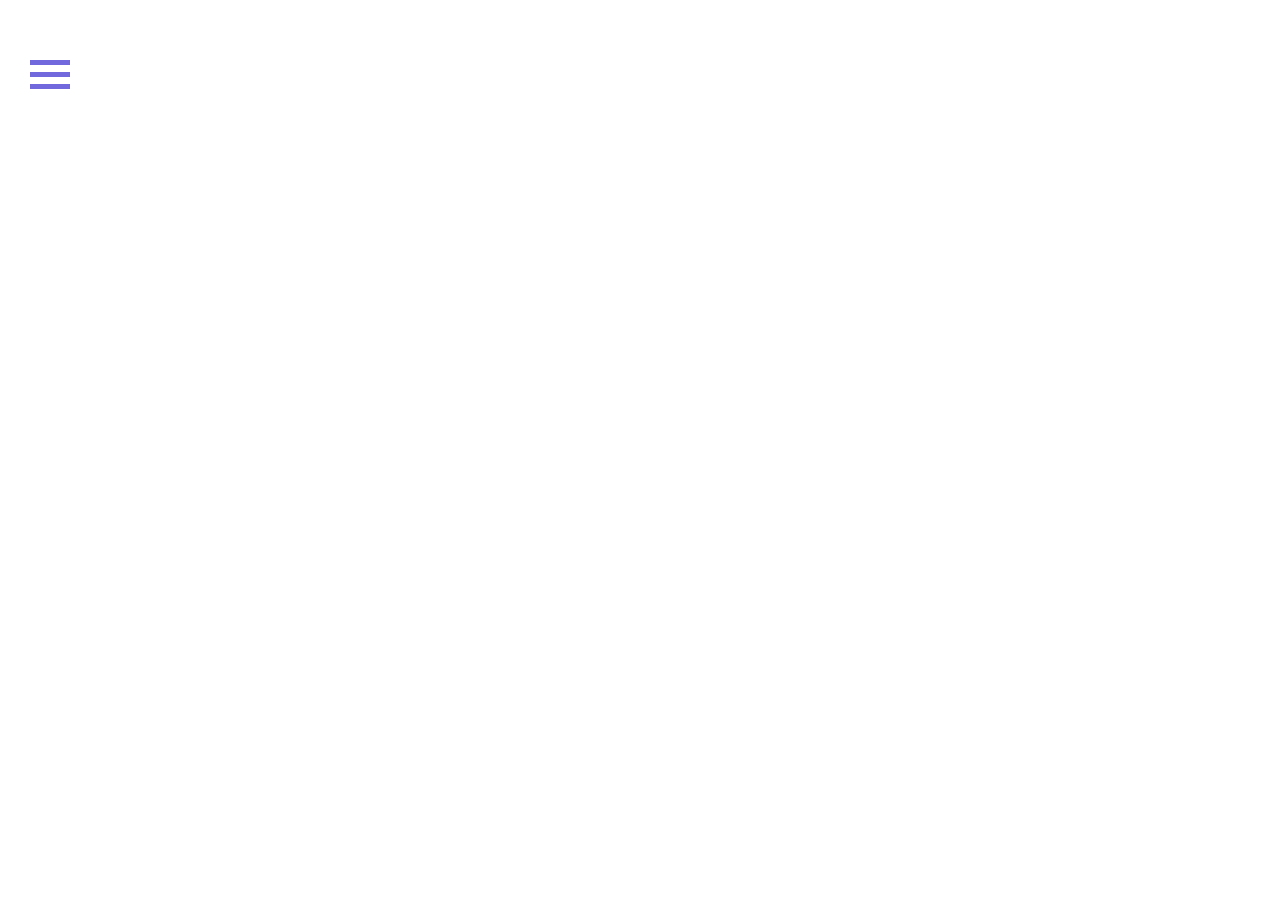
==== works.html @ d24d2251 "220914 commit" ====
<!DOCTYPE html>
<html lang="ko">
  <head>
    <meta charset="UTF-8" />
    <title>portfolio</title>
    <meta http-equiv="X-UA-Compatible" content="IE=edge, chrome=1" />
    <meta name="viewport" content="width=device-width, initial-scale=1.0" />
    <meta name="viewport" content="width=device-width, initial-scale=1, maximum-scale=1, minimum-scale=1,user-scalable=yes" />
    <meta name="description" content="웹퍼블리셔 포트폴리오" />
    <meta name="keywords" content="웹퍼블리셔 포트폴리오" />
    <meta name="author" content="SujinBaek" />
    <meta property="og:type" content="website" />
    <meta property="og:title" content="portfolio" />
    <meta
      property="og:url"
      content="https://whitesujin.github.io/portfolio2022/"
    />
    <meta property="og:description" content="웹퍼블리셔 포트폴리오" />
    <meta property="og:image" content="" />
    <link rel="stylesheet" href="common/css/style.css" />
    <script src="common/js/jquery-3.2.1.min.js"></script>
    <script src="common/js/function.js"></script>
  </head>
  <body>
    <div id="wrap">
      <!-- header -->
      <header>
        <div class="header__Inner">
          <!-- <a href="#" class="logo">
            <h1 class="blind">로고</h1>
          </a> -->
          <button type="button" class="btn-menu"><span>메뉴오픈</span></button>
        </div>
        <nav class="nav">
          <div class="aside__top">
            <!-- <a href="#" class="logo">
              <h1 class="blind">로고</h1>
            </a> -->
            <button type="button" class="btn-clse">
              <span>메뉴닫기</span>
            </button>
          </div>
          <div class="aside__body">
            <div class="aside__innner">
              <ul class="menu__list">
                <li class="menu__item">
                  <a href="#intro" class="menu__link">
                    <span class="num">01</span>
                    <span class="txt fill__txt"><span data-hover="intro">intro</span></span>
                  </a>
                </li>
                <li class="menu__item">
                  <a href="#project" class="menu__link">
                    <span class="num">02</span>
                    <span class="txt fill__txt"><span data-hover="project">project</span></span>
                  </a>
                </li>
                <li class="menu__item">
                  <a href="#contact" class="menu__link">
                    <span class="num">03</span>
                    <span class="txt fill__txt"><span data-hover="contact">contact</span></span>
                  </a>
                </li>
              </ul>
            </div>
          </div>
          <div class="aside--object">
            <img src="" alt="">
          </div>
        </nav>
      </header>
      <!-- //header -->

      <div class="container">
      </div>

      <!-- <footer id="footer">
      </footer> -->
    </div>
  </body>
</html>
---- common/css/style.css ----
@charset "utf-8";
@import "reset.css";
/* @import "font.css"; */


@import url('https://fonts.googleapis.com/css2?family=Josefin+Sans:wght@300;400;600;700&display=swap');
@import url('https://fonts.googleapis.com/css2?family=Josefin+Sans:wght@300;400;600;700&family=Noto+Sans+KR:wght@300;400;500;700&display=swap');



:root{
    --base:#191919;
    --white: #fff;
    --com:#7168DD
}

/*  */
.btn-menu{overflow:hidden;position:absolute;top:60px;left:30px;width:40px;height:30px;font-size:0;z-index:11}
.btn-menu:before, .btn-menu:after{display:block;content:'';transition:0.4s cubic-bezier(0.68, -0.55, 0.27, 1.55) left;}
.btn-menu:before, .btn-menu:after,.btn-menu span{position:absolute;left:0;width:100%;height:5px;background-color:var(--com)}
.btn-menu:before{top:0}
.btn-menu:after{top:12px}
.btn-menu span{top:24px}
.btn-menu span:before{content: "MENU"; position: absolute; top: 5px; right: 0; left: 0; color: #fff; font-size: 12px; font-weight: bold; text-align: center;}
.btn-menu.on:before,.btn-menu.on:after{left: -39px;}
.btn-menu.on span:before{animation: moveUpThenDown 0.8s ease 0.2s forwards, shakeWhileMovingUp 0.8s ease 0.2s forwards, shakeWhileMovingDown 0.2s ease 0.8s forwards;}

.nav{display: flex;align-items: center;flex-wrap:nowrap;flex-direction:row;justify-content:center;position:fixed;top:0;left:0;z-index:10;width:100%;height:100%;background-color:var(--base);color:var(--white);transform:translateZ(0) rotate(-90deg);transform-origin: bottom left;transition: all .3s ease-in-out;}
.nav.show{transform: matrix(1,0,0,1,0,0);}

.btn-clse span{display:block;font-size:0}
.btn-clse{position:absolute;bottom:60px;right:30px;width:50px;font-size:0}
.btn-clse span{display:block;height:50px;}
.btn-clse span:before,.btn-clse span:after{display:block;content:'';position:absolute;top:20px;width:50px;height:5px;background-color:var(--com);transition:top 300ms 350ms ease, transform 300ms 50ms ease;}
.btn-clse span:before{transform: rotate(45deg);}
.btn-clse span:after{transform: rotate(-45deg);}

.aside__innner{width:790px}
.aside__body{}
.aside__body .menu__item:not(:first-child){margin-top:40px}
.menu__link{display:inline-flex;align-items:flex-start;}
.menu__link .num{width:50px;font-size:24px;font-weight: 600; vertical-align: top;color: #fff;}
.menu__link .txt{font-size:100px}
.menu__link:hover .fill__txt span:before{width:0}
.aside--object{position:absolute;top:50%;right:10%;width:360px;height:360px;background-color:var(--com);transform: rotate(-45deg);}


#main{background-color: #7494ff;}
.section{position:relative;height:100vh; background-color:var(--base);color:var(--white);transform:scale(1);transition: transform .3s ease}
.section.scroll{transform: scale(.9)}
.section__inner{width:1200px;margin:0 auto}
.title--wrap{position:relative;z-index:1}
.title--wrap p{word-break: break-all;}
.title--wrap .title{font-size:60px;font-weight:600;line-height:1.3;}
.title--wrap .outline__txt{font-size:inherit;line-height:1}
.title--wrap .outline__txt:hover span:before{width:100%}
.title--wrap .text{padding-top:40px;font-size:16px;line-height:1.7;word-break:keep-all;}
.section--object{position:absolute;top:50%;right:10%;z-index:0;width:360px;height:360px;background-color:var(--com);transform: rotate(-45deg);}

.fill__txt{display: inline-block; position: relative; z-index: 1; font-size:38px;line-height: normal;color: #fff ;opacity: 1;transition: opacity .3s ease-in-out;}
.fill__txt span{font-weight:600;color:#fff; -webkit-text-fill-color: transparent; -webkit-text-stroke-color: #fff;-webkit-text-stroke-width:1px; -webkit-text-stroke-color: #7494ff;}
.fill__txt span:before{overflow:hidden;display:block;content:'';width:100%;position:absolute;left:0;right:0;white-space:nowrap;
color: #7494ff; -webkit-text-fill-color: #7494ff; -webkit-text-stroke-color: transparent;
transition: all .5s ease-in-out; content: attr(data-hover);}

.outline__txt{display: inline-block; position: relative; z-index: 1; font-size:38px;line-height: normal;color: #fff ;opacity: 1;transition: opacity .3s ease-in-out;}
.outline__txt span{font-weight:600;color:#fff;
-webkit-text-fill-color: transparent; -webkit-text-stroke-color: #fff;-webkit-text-stroke-width:2px;}
.outline__txt span:before{overflow:hidden;display:block;content:'';width:0;position:absolute;left:0;right:0;white-space:nowrap;
color: var(--white); -webkit-text-fill-color: var(--white); -webkit-text-stroke-color: transparent;-webkit-text-stroke-width:0;
transition: all .5s ease-in-out; content: attr(data-hover);}

.section2 .title--wrap{display:inline-block}
.section2 .title--wrap .text{font-size:24px}
.section2 .title--wrap .title{font-size:200px}

.sect__flex{display:flex;justify-content: space-between;}
.sect__flex .menu__list{display:flex;margin-top:100px}
.sect__flex .menu__list li{}
.contact--info{}
.contact--info a{display:block;}

@media screen and (max-width: 1200px) {
    .section__inner{width:100%;padding:0 2rem}
}


@keyframes moveUpThenDown {
    0% {
        top: 0;
    }

    50% {
        top: -27px;
    }

    100% {
        top: -14px;
    }
}

@keyframes shakeWhileMovingUp {
    0% {
        transform: rotateZ(0);
    }

    25% {
        transform: rotateZ(-10deg);
    }

    50% {
        transform: rotateZ(0deg);
    }

    75% {
        transform: rotateZ(10deg);
    }

    100% {
        transform: rotateZ(0);
    }
}

@keyframes shakeWhileMovingDown {
    0% {
        transform: rotateZ(0);
    }

    80% {
        transform: rotateZ(3deg);
    }

    90% {
        transform: rotateZ(-3deg);
    }

    100% {
        transform: rotateZ(0);
    }
}

@keyframes bg-scrolling-reverse {
    to {
        background-position: 120px 120px
    }
}
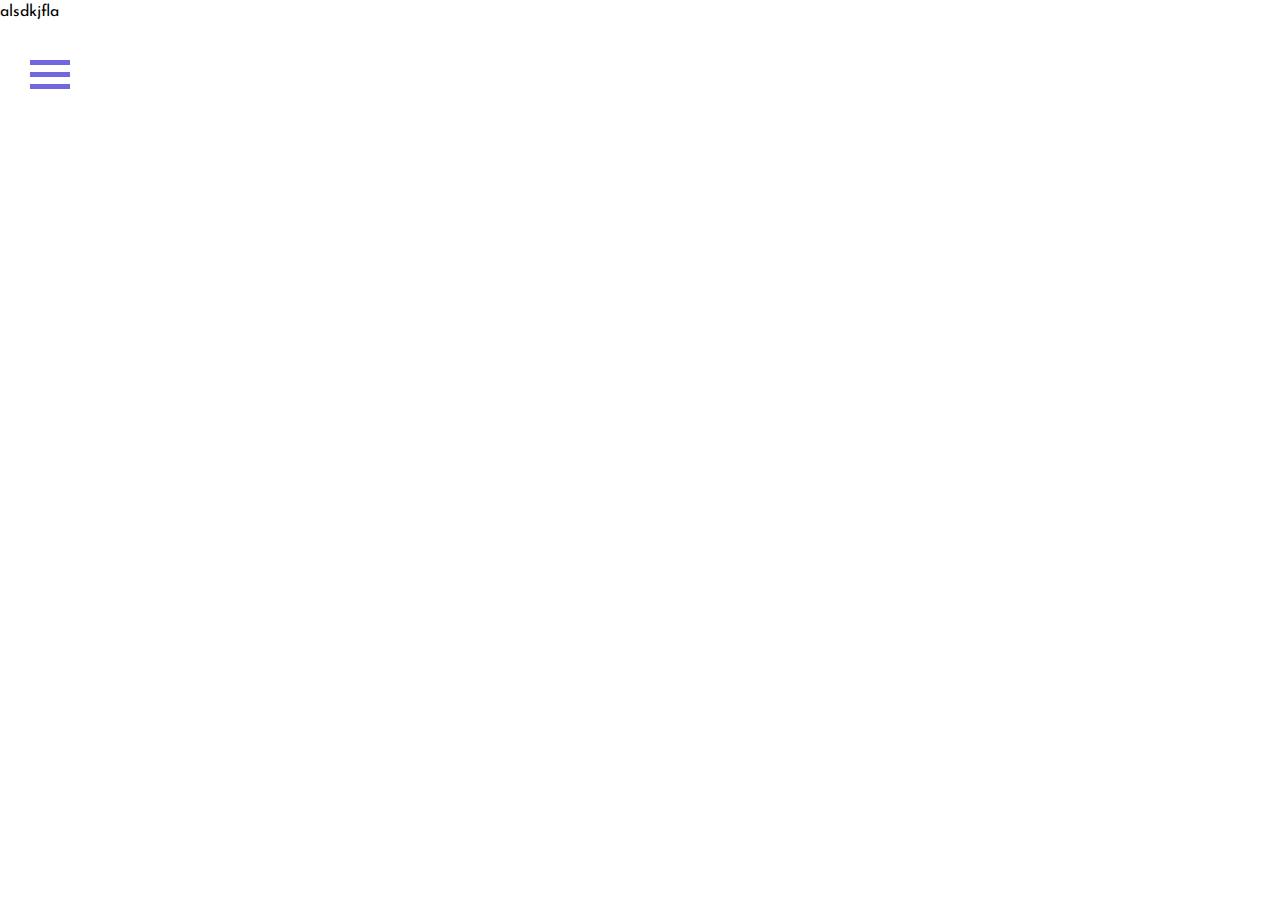
==== commit aa5b9600: "220922-1 commit" ====
--- a/works.html
+++ b/works.html
@@ -72,6 +72,7 @@
       <!-- //header -->
 
       <div class="container">
+        alsdkjfla
       </div>
 
       <!-- <footer id="footer">
--- a/common/css/style.css
+++ b/common/css/style.css
@@ -39,22 +39,23 @@
 .aside__body{}
 .aside__body .menu__item:not(:first-child){margin-top:40px}
 .menu__link{display:inline-flex;align-items:flex-start;}
-.menu__link .num{width:50px;font-size:24px;font-weight: 600; vertical-align: top;color: #fff;}
+.menu__link .num{width:50px;font-size:24px;font-weight: 600; vertical-align: top;color:var(--white)}
 .menu__link .txt{font-size:100px}
 .menu__link:hover .fill__txt span:before{width:0}
 .aside--object{position:absolute;top:50%;right:10%;width:360px;height:360px;background-color:var(--com);transform: rotate(-45deg);}
 
 
 #main{background-color: #7494ff;}
-.section{position:relative;height:100vh; background-color:var(--base);color:var(--white);transform:scale(1);transition: transform .3s ease}
+.section{position:relative;height:100vh; background-color:var(--base);text-align:center;color:var(--white);transform:scale(1);transition: transform .3s ease}
 .section.scroll{transform: scale(.9)}
-.section__inner{width:1200px;margin:0 auto}
-.title--wrap{position:relative;z-index:1}
+.section__inner{display:inline-block;text-align:left}
+.title--wrap{position:relative;font-size:60px;font-weight:600;line-height:1.3;z-index:1}
 .title--wrap p{word-break: break-all;}
-.title--wrap .title{font-size:60px;font-weight:600;line-height:1.3;}
-.title--wrap .outline__txt{font-size:inherit;line-height:1}
+/* .title--wrap .title{font-size:60px;font-weight:600;line-height:1.3;} */
+/* .title--wrap .t2{display:block} */
+.title--wrap .outline__txt{font-size:inherit;/*line-height:1*/}
 .title--wrap .outline__txt:hover span:before{width:100%}
-.title--wrap .text{padding-top:40px;font-size:16px;line-height:1.7;word-break:keep-all;}
+.title--wrap .text{padding-top:40px;font-size:16px;font-weight:400;line-height:1.7;word-break:keep-all;}
 .section--object{position:absolute;top:50%;right:10%;z-index:0;width:360px;height:360px;background-color:var(--com);transform: rotate(-45deg);}
 
 .fill__txt{display: inline-block; position: relative; z-index: 1; font-size:38px;line-height: normal;color: #fff ;opacity: 1;transition: opacity .3s ease-in-out;}
@@ -70,15 +71,15 @@
 color: var(--white); -webkit-text-fill-color: var(--white); -webkit-text-stroke-color: transparent;-webkit-text-stroke-width:0;
 transition: all .5s ease-in-out; content: attr(data-hover);}
 
-.section2 .title--wrap{display:inline-block}
+.section2 .title--wrap{}
 .section2 .title--wrap .text{font-size:24px}
 .section2 .title--wrap .title{font-size:200px}
 
-.sect__flex{display:flex;justify-content: space-between;}
-.sect__flex .menu__list{display:flex;margin-top:100px}
-.sect__flex .menu__list li{}
-.contact--info{}
+.section3 .menu__list{display:flex;margin-top:50px}
+.section3 .menu__list li:not(:first-child){margin-left:30px}
+.contact--info{display:flex;justify-content:center;margin-top:100px}
 .contact--info a{display:block;}
+.contact--info a:not(:first-child){margin-left:30px}
 
 @media screen and (max-width: 1200px) {
     .section__inner{width:100%;padding:0 2rem}
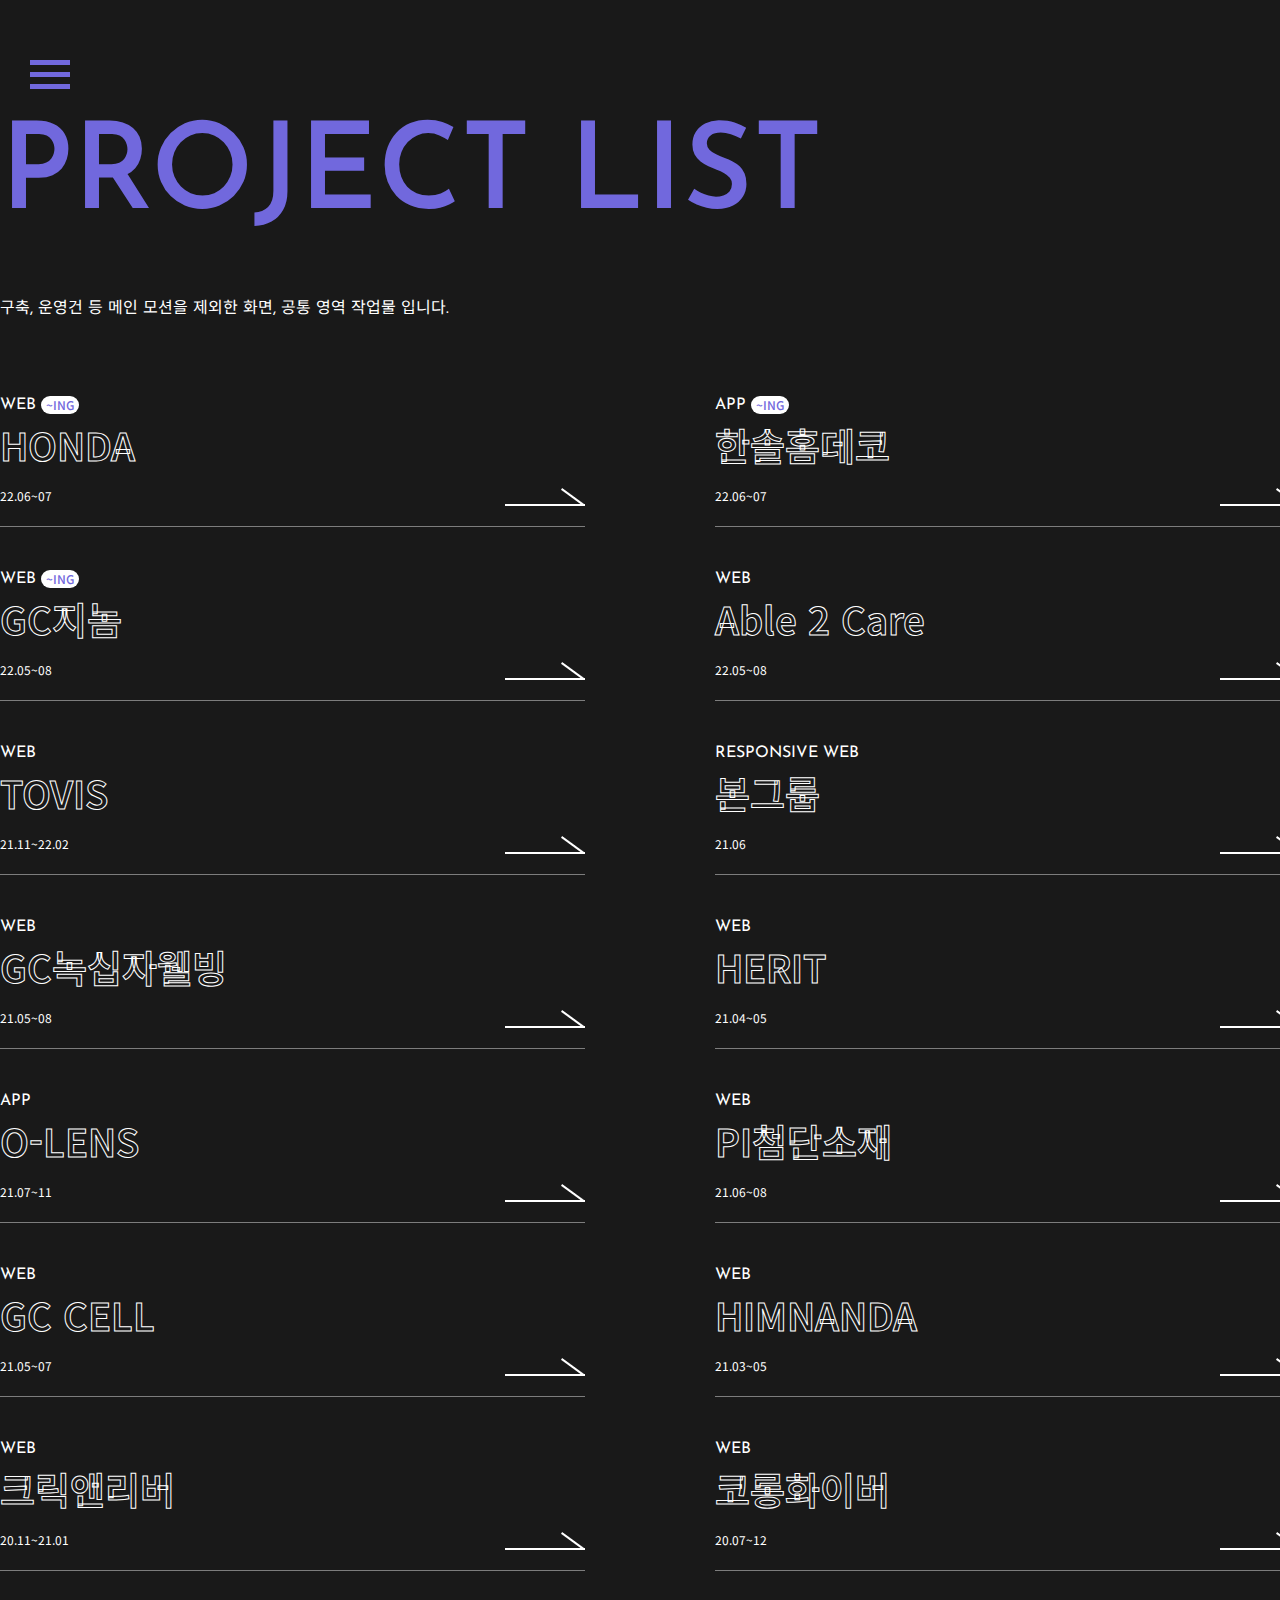
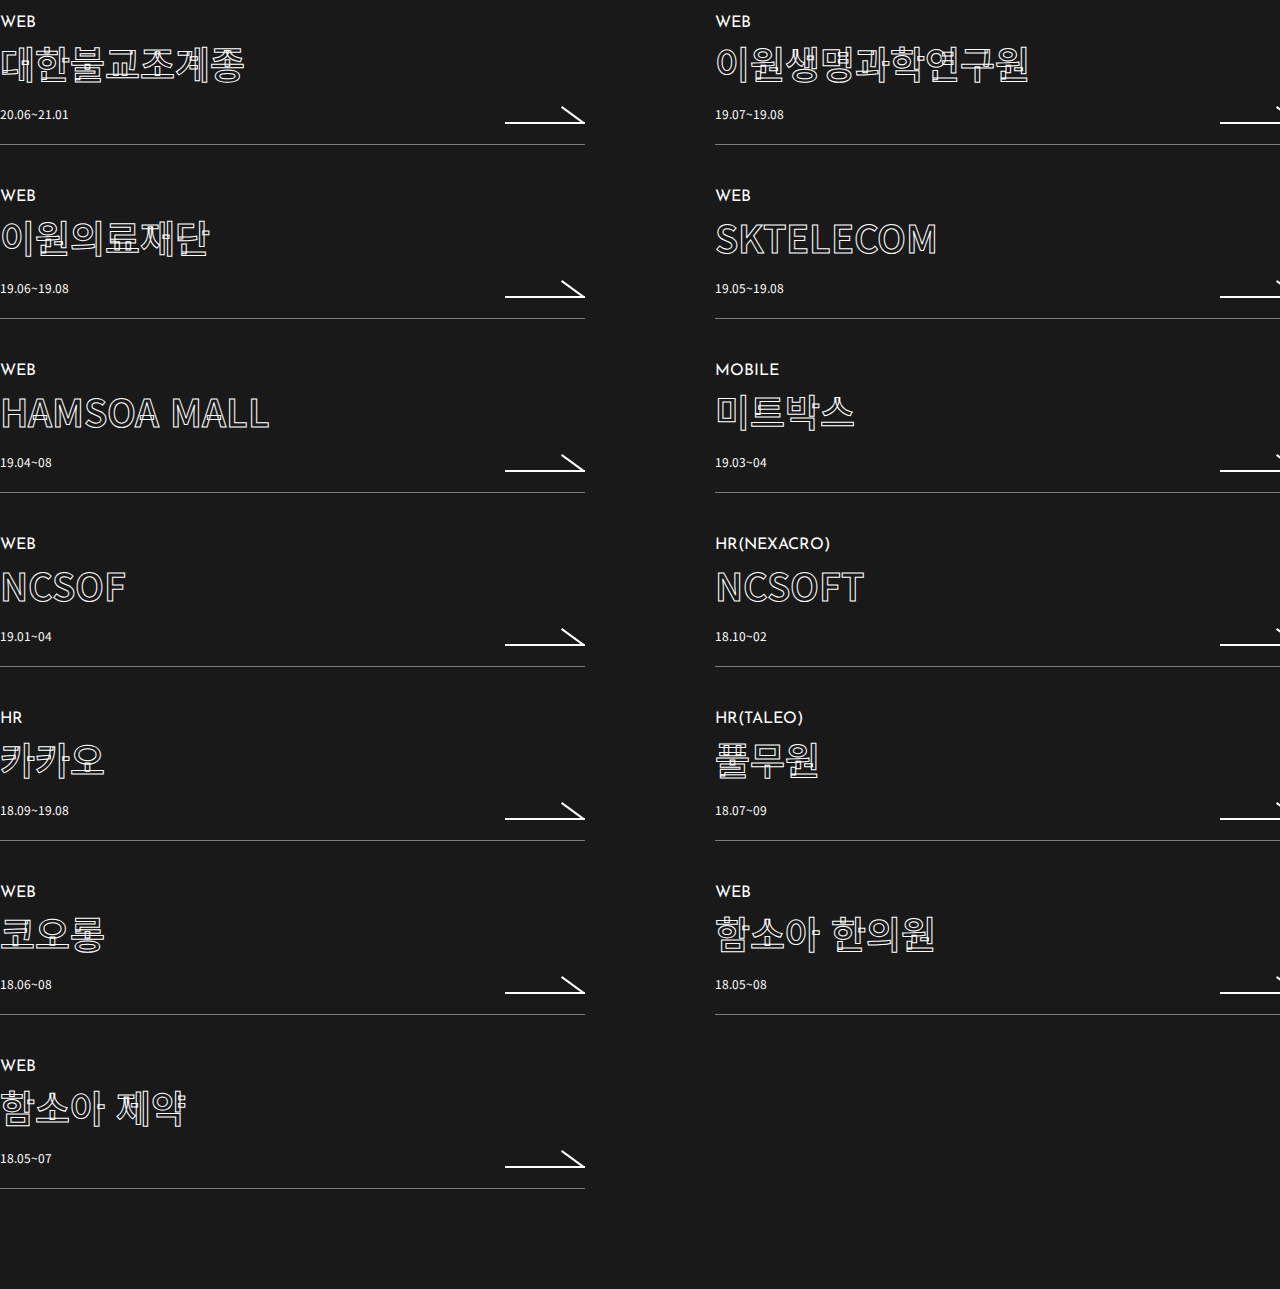
==== commit 4be798c1: "220922-2 commit" ====
--- a/works.html
+++ b/works.html
@@ -18,7 +18,7 @@
     <meta property="og:description" content="웹퍼블리셔 포트폴리오" />
     <meta property="og:image" content="" />
     <link rel="stylesheet" href="common/css/style.css" />
-    <script src="common/js/jquery-3.2.1.min.js"></script>
+    <script src="common/js/libs/jquery-3.2.1.min.js"></script>
     <script src="common/js/function.js"></script>
   </head>
   <body>
@@ -44,19 +44,19 @@
             <div class="aside__innner">
               <ul class="menu__list">
                 <li class="menu__item">
-                  <a href="#intro" class="menu__link">
+                  <a href="/index.html#intro" class="menu__link">
                     <span class="num">01</span>
                     <span class="txt fill__txt"><span data-hover="intro">intro</span></span>
                   </a>
                 </li>
                 <li class="menu__item">
-                  <a href="#project" class="menu__link">
+                  <a href="/index.html#project" class="menu__link">
                     <span class="num">02</span>
                     <span class="txt fill__txt"><span data-hover="project">project</span></span>
                   </a>
                 </li>
                 <li class="menu__item">
-                  <a href="#contact" class="menu__link">
+                  <a href="/index.html#contact" class="menu__link">
                     <span class="num">03</span>
                     <span class="txt fill__txt"><span data-hover="contact">contact</span></span>
                   </a>
@@ -71,8 +71,382 @@
       </header>
       <!-- //header -->
 
-      <div class="container">
-        alsdkjfla
+      <div class="sub-container">
+        <div class="work--section">
+          <div class="title--wrap">
+            <h3 class="title">
+              <p class="t1 n-motion n-bottom"><span>PROJECT LIST</span></p>
+              <!-- <p class="t2 outline__txt"><span data-hover="PROJECT LIST">PROJECT LIST</span></p> -->
+            </h3>
+            <p class="text n-motion n-bottom n-delay1">구축, 운영건 등 메인 모션을 제외한 화면, 공통 영역 작업물 입니다.</p>
+          </div>
+          <ul class="work__lists n-motion n-bottom n-delay2">
+          <li class="work__item">
+            <a href="javascript:void(0)" class="work__link"  target="_blank">
+              <div class="work__text">
+                <p class="work__cate">WEB<span class="label">~ing</span></p>
+                <p class="work__tit outline__txt"><span data-hover="HONDA">HONDA</span></p>
+                <p class="work__txt">22.06~07</p>
+                <div class="work__obj">
+                  <span class="img"><img src="/images/sample.jpg" alt=""></span>
+                </div>
+              </div>
+              <span class="work__arr">이동하기</span>
+            </a>
+          </li>
+          <li class="work__item">
+            <a href="javascript:void(0)" class="work__link"  target="_blank">
+              <div class="work__text">
+                <p class="work__cate">APP<span class="label">~ing</span></p>
+                <p class="work__tit outline__txt"><span data-hover="한솔홈데코">한솔홈데코</span></p>
+                <p class="work__txt">22.06~07</p>
+                <div class="work__obj">
+                  <span class="img"><img src="/images/sample.jpg" alt=""></span>
+                </div>
+              </div>
+              <span class="work__arr">이동하기</span>
+            </a>
+          </li>
+          <li class="work__item">
+            <a href="javascript:void(0)" class="work__link"  target="_blank">
+              <div class="work__text">
+                <p class="work__cate">WEB<span class="label">~ing</span></p>
+                <p class="work__tit outline__txt"><span data-hover="GC지놈">GC지놈</span></p>
+                <p class="work__txt">22.05~08</p>
+                <div class="work__obj">
+                  <span class="img"><img src="/images/sample.jpg" alt=""></span>
+                </div>
+              </div>
+              <span class="work__arr">이동하기</span>
+            </a>
+          </li>
+          <li class="work__item">
+            <a href="https://able2.care/" class="work__link"  target="_blank">
+              <div class="work__text">
+                <p class="work__cate">WEB</p>
+                <p class="work__tit outline__txt"><span data-hover="Able 2 Care">Able 2 Care</span></p>
+                <p class="work__txt">22.05~08</p>
+                <div class="work__obj">
+                  <span class="img"><img src="/images/sample.jpg" alt=""></span>
+                </div>
+              </div>
+              <span class="work__arr">이동하기</span>
+            </a>
+          </li>
+          <!-- <li class="work__item">
+            <a href="#" class="work__link"  target="_blank">
+              <div class="work__text">
+                <p class="work__cate">WEB</p>
+                <p class="work__tit outline__txt"><span data-hover="미스사이공">미스사이공</span></p>
+                <p class="work__txt">22.03</p>
+                <div class="work__obj">
+                  <span class="img"><img src="/images/sample.jpg" alt=""></span>
+                </div>
+              </div>
+              <span class="work__arr">이동하기</span>
+            </a>
+          </li> -->
+          <li class="work__item">
+            <a href="https://www.tovism.com/" class="work__link"  target="_blank">
+              <div class="work__text">
+                <p class="work__cate">WEB</p>
+                <p class="work__tit outline__txt"><span data-hover="TOVIS">TOVIS</span></p>
+                <p class="work__txt">21.11~22.02</p>
+                <div class="work__obj">
+                  <span class="img"><img src="/images/sample.jpg" alt=""></span>
+                </div>
+              </div>
+              <span class="work__arr">이동하기</span>
+            </a>
+          </li>
+          <li class="work__item">
+            <a href="https://www.bongroup.co.kr/" class="work__link"  target="_blank">
+              <div class="work__text">
+                <p class="work__cate">RESPONSIVE WEB</p>
+                <p class="work__tit outline__txt"><span data-hover="본그룹">본그룹</span></p>
+                <p class="work__txt">21.06</p>
+                <div class="work__obj">
+                  <span class="img"><img src="/images/sample.jpg" alt=""></span>
+                </div>
+              </div>
+              <span class="work__arr">이동하기</span>
+            </a>
+          </li>
+          <li class="work__item">
+            <a href="https://www.greencrosswb.com/" class="work__link"  target="_blank">
+              <div class="work__text">
+                <p class="work__cate">WEB</p>
+                <p class="work__tit outline__txt"><span data-hover="GC녹십자웰빙">GC녹십자웰빙</span></p>
+                <p class="work__txt">21.05~08</p>
+                <div class="work__obj">
+                  <span class="img"><img src="/images/sample.jpg" alt=""></span>
+                </div>
+              </div>
+              <span class="work__arr">이동하기</span>
+            </a>
+          </li>
+          <li class="work__item">
+            <a href="http://www.herit.net/" class="work__link"  target="_blank">
+              <div class="work__text">
+                <p class="work__cate">WEB</p>
+                <p class="work__tit outline__txt"><span data-hover="HERIT">HERIT</span></p>
+                <p class="work__txt">21.04~05</p>
+                <div class="work__obj">
+                  <span class="img"><img src="/images/sample.jpg" alt=""></span>
+                </div>
+              </div>
+              <span class="work__arr">이동하기</span>
+            </a>
+          </li>
+          <li class="work__item">
+            <a href="https://o-lens.com/main/index" class="work__link"  target="_blank">
+              <div class="work__text">
+                <p class="work__cate">APP</p>
+                <p class="work__tit outline__txt"><span data-hover="O-LENS">O-LENS</span></p>
+                <p class="work__txt">21.07~11</p>
+                <div class="work__obj">
+                  <span class="img"><img src="/images/sample.jpg" alt=""></span>
+                </div>
+              </div>
+              <span class="work__arr">이동하기</span>
+            </a>
+          </li>
+          <li class="work__item">
+            <a href="http://www.pimaterials.com/" class="work__link"  target="_blank">
+              <div class="work__text">
+                <p class="work__cate">WEB</p>
+                <p class="work__tit outline__txt"><span data-hover="PI첨단소재">PI첨단소재</span></p>
+                <p class="work__txt">21.06~08</p>
+                <div class="work__obj">
+                  <span class="img"><img src="/images/sample.jpg" alt=""></span>
+                </div>
+              </div>
+              <span class="work__arr">이동하기</span>
+            </a>
+          </li>
+          <li class="work__item">
+            <a href="https://gccell.com/main" class="work__link"  target="_blank">
+              <div class="work__text">
+                <p class="work__cate">WEB</p>
+                <p class="work__tit outline__txt"><span data-hover="GC CELL">GC CELL</span></p>
+                <p class="work__txt">21.05~07</p>
+                <div class="work__obj">
+                  <span class="img"><img src="/images/sample.jpg" alt=""></span>
+                </div>
+              </div>
+              <span class="work__arr">이동하기</span>
+            </a>
+          </li>
+          <li class="work__item">
+            <a href="http://www.himnanda.co.kr/brand/" class="work__link"  target="_blank">
+              <div class="work__text">
+                <p class="work__cate">WEB</p>
+                <p class="work__tit outline__txt"><span data-hover="HIMNANDA">HIMNANDA</span></p>
+                <p class="work__txt">21.03~05</p>
+                <div class="work__obj">
+                  <span class="img"><img src="/images/sample.jpg" alt=""></span>
+                </div>
+              </div>
+              <span class="work__arr">이동하기</span>
+            </a>
+          </li>
+          <li class="work__item">
+            <a href="https://www.crikorea.com:444/home/index.html" class="work__link"  target="_blank">
+              <div class="work__text">
+                <p class="work__cate">WEB</p>
+                <p class="work__tit outline__txt"><span data-hover="크릭앤리버">크릭앤리버</span></p>
+                <p class="work__txt">20.11~21.01</p>
+                <div class="work__obj">
+                  <span class="img"><img src="/images/sample.jpg" alt=""></span>
+                </div>
+              </div>
+              <span class="work__arr">이동하기</span>
+            </a>
+          </li>
+          <li class="work__item">
+            <a href="http://www.advancedfiber.co.kr/" class="work__link"  target="_blank">
+              <div class="work__text">
+                <p class="work__cate">WEB</p>
+                <p class="work__tit outline__txt"><span data-hover="코롱화이버">코롱화이버</span></p>
+                <p class="work__txt">20.07~12</p>
+                <div class="work__obj">
+                  <span class="img"><img src="/images/sample.jpg" alt=""></span>
+                </div>
+              </div>
+              <span class="work__arr">이동하기</span>
+            </a>
+          </li>
+          <li class="work__item">
+            <a href="www.buddhism.or.kr" class="work__link"  target="_blank">
+              <div class="work__text">
+                <p class="work__cate">WEB</p>
+                <p class="work__tit outline__txt"><span data-hover="대한불교조계종">대한불교조계종</span></p>
+                <p class="work__txt">20.06~21.01</p>
+                <div class="work__obj">
+                  <span class="img"><img src="/images/sample.jpg" alt=""></span>
+                </div>
+              </div>
+              <span class="work__arr">이동하기</span>
+            </a>
+          </li>
+          <li class="work__item">
+            <a href="http://www.eonels.com/" class="work__link"  target="_blank">
+              <div class="work__text">
+                <p class="work__cate">WEB</p>
+                <p class="work__tit outline__txt"><span data-hover="이원생명과학연구원">이원생명과학연구원</span></p>
+                <p class="work__txt">19.07~19.08</p>
+                <div class="work__obj">
+                  <span class="img"><img src="/images/sample.jpg" alt=""></span>
+                </div>
+              </div>
+              <span class="work__arr">이동하기</span>
+            </a>
+          </li>
+          <li class="work__item">
+            <a href="https://www.eonelab.co.kr/" class="work__link"  target="_blank">
+              <div class="work__text">
+                <p class="work__cate">WEB</p>
+                <p class="work__tit outline__txt"><span data-hover="이원의료재단">이원의료재단</span></p>
+                <p class="work__txt">19.06~19.08</p>
+                <div class="work__obj">
+                  <span class="img"><img src="/images/sample.jpg" alt=""></span>
+                </div>
+              </div>
+              <span class="work__arr">이동하기</span>
+            </a>
+          </li>
+          <li class="work__item">
+            <a href="https://careers.sktelecom.com/" class="work__link"  target="_blank">
+              <div class="work__text">
+                <p class="work__cate">WEB</p>
+                <p class="work__tit outline__txt"><span data-hover="SKTELECOM">SKTELECOM</span></p>
+                <p class="work__txt">19.05~19.08</p>
+                <div class="work__obj">
+                  <span class="img"><img src="/images/sample.jpg" alt=""></span>
+                </div>
+              </div>
+              <span class="work__arr">이동하기</span>
+            </a>
+          </li>
+          <li class="work__item">
+            <a href="https://www.hamsoamall.co.kr/" class="work__link"  target="_blank">
+              <div class="work__text">
+                <p class="work__cate">WEB</p>
+                <p class="work__tit outline__txt"><span data-hover="HAMSOA MALL">HAMSOA MALL</span></p>
+                <p class="work__txt">19.04~08</p>
+                <div class="work__obj">
+                  <span class="img"><img src="/images/sample.jpg" alt=""></span>
+                </div>
+              </div>
+              <span class="work__arr">이동하기</span>
+            </a>
+          </li>
+          <li class="work__item">
+            <a href="https://www.meatbox.co.kr/" class="work__link"  target="_blank">
+              <div class="work__text">
+                <p class="work__cate">MOBILE</p>
+                <p class="work__tit outline__txt"><span data-hover="미트박스">미트박스</span></p>
+                <p class="work__txt">19.03~04</p>
+                <div class="work__obj">
+                  <span class="img"><img src="/images/sample.jpg" alt=""></span>
+                </div>
+              </div>
+              <span class="work__arr">이동하기</span>
+            </a>
+          </li>
+          <li class="work__item">
+            <a href="https://careers.ncsoft.com/" class="work__link"  target="_blank">
+              <div class="work__text">
+                <p class="work__cate">WEB</p>
+                <p class="work__tit outline__txt"><span data-hover="NCSOFT">NCSOF</span></p>
+                <p class="work__txt">19.01~04</p>
+                <div class="work__obj">
+                  <span class="img"><img src="/images/sample.jpg" alt=""></span>
+                </div>
+              </div>
+              <span class="work__arr">이동하기</span>
+            </a>
+          </li>
+          <li class="work__item">
+            <a href="javascript:void(0)" class="work__link"  target="_blank">
+              <div class="work__text">
+                <p class="work__cate">HR(NEXACRO)</p>
+                <p class="work__tit outline__txt"><span data-hover="NCSOFT">NCSOFT</span></p>
+                <p class="work__txt">18.10~02</p>
+                <div class="work__obj">
+                  <span class="img"><img src="/images/sample.jpg" alt=""></span>
+                </div>
+              </div>
+              <span class="work__arr">이동하기</span>
+            </a>
+          </li>
+          <li class="work__item">
+            <a href="javascript:void(0)" class="work__link"  target="_blank">
+              <div class="work__text">
+                <p class="work__cate">HR</p>
+                <p class="work__tit outline__txt"><span data-hover="카카오">카카오</span></p>
+                <p class="work__txt">18.09~19.08</p>
+                <div class="work__obj">
+                  <span class="img"><img src="/images/sample.jpg" alt=""></span>
+                </div>
+              </div>
+              <span class="work__arr">이동하기</span>
+            </a>
+          </li>
+          <li class="work__item">
+            <a href="https://tas-pulmuone.taleo.net/careersection/ext/moresearch.ftl" class="work__link"  target="_blank">
+              <div class="work__text">
+                <p class="work__cate">HR(TALEO)</p>
+                <p class="work__tit outline__txt"><span data-hover="풀무원">풀무원</span></p>
+                <p class="work__txt">18.07~09</p>
+                <div class="work__obj">
+                  <span class="img"><img src="/images/sample.jpg" alt=""></span>
+                </div>
+              </div>
+              <span class="work__arr">이동하기</span>
+            </a>
+          </li>
+          <li class="work__item">
+            <a href="https://dream.kolon.com" class="work__link"  target="_blank">
+              <div class="work__text">
+                <p class="work__cate">WEB</p>
+                <p class="work__tit outline__txt"><span data-hover="코오롱">코오롱</span></p>
+                <p class="work__txt">18.06~08</p>
+                <div class="work__obj">
+                  <span class="img"><img src="/images/sample.jpg" alt=""></span>
+                </div>
+              </div>
+              <span class="work__arr">이동하기</span>
+            </a>
+          </li>
+          <li class="work__item">
+            <a href="http://www.hamsoa.com/" class="work__link"  target="_blank">
+              <div class="work__text">
+                <p class="work__cate">WEB</p>
+                <p class="work__tit outline__txt"><span data-hover="함소아 한의원">함소아 한의원</span></p>
+                <p class="work__txt">18.05~08</p>
+                <div class="work__obj">
+                  <span class="img"><img src="/images/sample.jpg" alt=""></span>
+                </div>
+              </div>
+              <span class="work__arr">이동하기</span>
+            </a>
+          </li>
+          <li class="work__item">
+            <a href="http://www.hamsoapharm.com/ko/" class="work__link"  target="_blank">
+              <div class="work__text">
+                <p class="work__cate">WEB</p>
+                <p class="work__tit outline__txt"><span data-hover="함소아 제약">함소아 제약</span></p>
+                <p class="work__txt">18.05~07</p>
+                <div class="work__obj">
+                  <span class="img"><img src="/images/sample.jpg" alt=""></span>
+                </div>
+              </div>
+              <span class="work__arr">이동하기</span>
+            </a>
+          </li>
+          </ul>
+        </div>
       </div>
 
       <!-- <footer id="footer">
--- a/common/css/style.css
+++ b/common/css/style.css
@@ -5,6 +5,8 @@
 
 @import url('https://fonts.googleapis.com/css2?family=Josefin+Sans:wght@300;400;600;700&display=swap');
 @import url('https://fonts.googleapis.com/css2?family=Josefin+Sans:wght@300;400;600;700&family=Noto+Sans+KR:wght@300;400;500;700&display=swap');
+
+/* @import url('https://fonts.googleapis.com/css2?family=Noto+Sans+KR:wght@300;400;500;700&family=Oswald:wght@300;400;600&display=swap'); */
 
 
 
@@ -22,7 +24,7 @@
 .btn-menu:after{top:12px}
 .btn-menu span{top:24px}
 .btn-menu span:before{content: "MENU"; position: absolute; top: 5px; right: 0; left: 0; color: #fff; font-size: 12px; font-weight: bold; text-align: center;}
-.btn-menu.on:before,.btn-menu.on:after{left: -39px;}
+.btn-menu.on:before,.btn-menu.on:after{left: -40px;}
 .btn-menu.on span:before{animation: moveUpThenDown 0.8s ease 0.2s forwards, shakeWhileMovingUp 0.8s ease 0.2s forwards, shakeWhileMovingDown 0.2s ease 0.8s forwards;}
 
 .nav{display: flex;align-items: center;flex-wrap:nowrap;flex-direction:row;justify-content:center;position:fixed;top:0;left:0;z-index:10;width:100%;height:100%;background-color:var(--base);color:var(--white);transform:translateZ(0) rotate(-90deg);transform-origin: bottom left;transition: all .3s ease-in-out;}
@@ -42,7 +44,7 @@
 .menu__link .num{width:50px;font-size:24px;font-weight: 600; vertical-align: top;color:var(--white)}
 .menu__link .txt{font-size:100px}
 .menu__link:hover .fill__txt span:before{width:0}
-.aside--object{position:absolute;top:50%;right:10%;width:360px;height:360px;background-color:var(--com);transform: rotate(-45deg);}
+.aside--object{position:absolute;top:50%;right:10%;width:360px;height:360px;background-color:var(--com);transform: rotate(-45deg);animation: move2 4s ease-in 0.5s infinite;}
 
 
 #main{background-color: #7494ff;}
@@ -54,9 +56,9 @@
 /* .title--wrap .title{font-size:60px;font-weight:600;line-height:1.3;} */
 /* .title--wrap .t2{display:block} */
 .title--wrap .outline__txt{font-size:inherit;/*line-height:1*/}
-.title--wrap .outline__txt:hover span:before{width:100%}
+.outline__txt:hover span:before{width:100%}
 .title--wrap .text{padding-top:40px;font-size:16px;font-weight:400;line-height:1.7;word-break:keep-all;}
-.section--object{position:absolute;top:50%;right:10%;z-index:0;width:360px;height:360px;background-color:var(--com);transform: rotate(-45deg);}
+.section--object{position:absolute;top:50%;right:10%;z-index:0;width:360px;height:360px;background-color:var(--com);transform: rotate(-45deg);animation: move2 4s ease-in 0.5s infinite;}
 
 .fill__txt{display: inline-block; position: relative; z-index: 1; font-size:38px;line-height: normal;color: #fff ;opacity: 1;transition: opacity .3s ease-in-out;}
 .fill__txt span{font-weight:600;color:#fff; -webkit-text-fill-color: transparent; -webkit-text-stroke-color: #fff;-webkit-text-stroke-width:1px; -webkit-text-stroke-color: #7494ff;}
@@ -71,9 +73,12 @@
 color: var(--white); -webkit-text-fill-color: var(--white); -webkit-text-stroke-color: transparent;-webkit-text-stroke-width:0;
 transition: all .5s ease-in-out; content: attr(data-hover);}
 
+.section1 .title--wrap .text{transition-delay:3s}
 .section2 .title--wrap{}
 .section2 .title--wrap .text{font-size:24px}
 .section2 .title--wrap .title{font-size:200px}
+.btn-view{display:block;width:80px;height:18px;margin:0;margin-left:auto;background:url(../../images/arr.png);background-size:cover;font-size:0;transition: all .3s;}
+.btn-view:hover{background: url(../../images/arr-on.png)}
 
 .section3 .menu__list{display:flex;margin-top:50px}
 .section3 .menu__list li:not(:first-child){margin-left:30px}
@@ -81,9 +86,75 @@
 .contact--info a{display:block;}
 .contact--info a:not(:first-child){margin-left:30px}
 
+/* work */
+.sub-container{min-height:100vh;padding: 100px 0;background-color: var(--base);color:var(--white)}
+.work--section{width:1300px;margin:0 auto}
+/* .tab--wrap{display:flex;margin-top:30px}
+.tab__link{margin-left:10px;padding:8px 20px 5px;border-radius:50px;background-color: #fff;color:var(--com);line-height:1}
+.tab__link:first-child{margin-left:0}
+.tab__link.on{background-color:var(--com);color:var(--white)}
+.tab__item{display:none}
+.tab__item.on{display:block} */
+.work--section .title--wrap .t1{font-size:120px;color:var(--com)}
+.work__lists{display:flex;flex-wrap:wrap;justify-content:space-between;padding:50px 0 0}
+.work__item{width:45%;margin-top:20px;font-family: 'Noto Sans KR';}
+.work__item:nth-child(-n+2){margin-top:0}
+.work__link{display:block;position:relative;padding:20px 0;border-bottom:1px solid rgba(225,225,225,.5)}
+.work__cate{display:flex;align-items:center;font-family: 'Josefin Sans';text-transform: uppercase;}
+.work__cate .label{display:inline-block;margin-left:5px;padding:0 5px;border-radius:10px;background-color:rgba(255, 255, 255, 1);font-family: 'Noto Sans KR';font-size:12px;font-weight:500;color:var(--com)}
+.work__text{display:inline-block;position:relative}
+.work__tit{display:block}
+.work__tit.outline__txt span{-webkit-text-stroke-width:1px}
+.work__txt{padding-top:15px;font-size:12px}
+.work__arr{position:absolute;bottom:20px;right:0;width:80px;height:18px;background:url(../../images/arr.png);background-size:cover;font-size:0;transition: all .3s;}
+.work__link:hover .work__arr{background: url(../../images/arr-on.png)}
+/* .work__obj{overflow:hidden;display:none;position:absolute;top:50%;left:100%;width:180px;height:180px;margin-left:50px;transform:translateY(-50%) rotate(-45deg);}
+.work__obj::before{display:block;content: '';position:absolute;top:0;left:0;width:100%;height:100%;-webkit-animation: opacity 1s; animation: opacity 1s;}
+.work__obj::after{position: absolute;top: 0;left: -75%;z-index: 99;display: block;content: '';width: 50%;height: 100%;background: -webkit-linear-gradient(left, rgba(255, 255, 255, 0) 0%, rgba(255, 255, 255, .3) 100%);background: linear-gradient(to right, rgba(255, 255, 255, 0) 0%, rgba(255, 255, 255, .3) 100%);-webkit-transform: skewX(-25deg) rotate(0) ;transform: skewX(-25deg) rotate(0);
+} 
+.work__link:hover .work__obj .img{display:block}*/
+.work__obj .img{display:none}
+
+.work__link:hover .work__obj::after{-webkit-animation: shine .2s;animation: shine .2s;}
+.work__link:hover .work__obj{display:block;}
+/* .work__obj{overflow:hidden;display:block;position:absolute;top:50%;left:100%;width:180px;height:180px;margin-left:50px;transform:translateY(-50%) rotate(45deg);}
+.work__obj .obj {display: block;position: relative;width:100%;height:100%;background-color: #7494ff;}
+.work__obj:hover .obj::before {-webkit-animation: shine .75s;animation: shine .75s;}
+.work__obj .obj::before {position: absolute;top: 0;left: -75%;z-index: 2;display: block;content: '';width: 50%;height: 100%;background: -webkit-linear-gradient(left, rgba(255, 255, 255, 0) 0%, rgba(255, 255, 255, .3) 100%);background: linear-gradient(to right, rgba(255, 255, 255, 0) 0%, rgba(255, 255, 255, .3) 100%);-webkit-transform: skewX(-25deg) rotate(0) ;transform: skewX(-25deg) rotate(0);
+}
+.work__obj .img{display:none;position:absolute;top:50%;left:50%;width:100%;height:100%;transform:rotate(-45deg) translate(-50%, -50%);}
+.work__obj:hover .img{display:block;} */
+
 @media screen and (max-width: 1200px) {
     .section__inner{width:100%;padding:0 2rem}
 }
+
+/*motion*/
+.slide-in{opacity: 0;transition: all .5s;transform: translateY(30%);}
+.slide-in.active{opacity: 1;transform: translateY(0%) scale(1);}
+.n-motion { opacity: 0; transition-property: all; transition-duration: 0.6s; } 
+.n-delay1 { transition-delay: 0.1s; } 
+.n-delay2 { transition-delay: 0.2s; } 
+.n-delay3 { transition-delay: 0.3s; } 
+.n-delay4 { transition-delay: 0.4s; } 
+.n-delay5 { transition-delay: 0.5s; } 
+.n-delay6 { transition-delay: 0.6s; } 
+.n-delay7 { transition-delay: 0.7s; } 
+.n-delay8 { transition-delay: 0.8s; } 
+.n-delay9 { transition-delay: 0.9s; } 
+.n-motion.n-left { transform: translateX(-50px); } 
+.n-motion.n-right { transform: translateX(50px); } 
+.n-motion.n-top { transform: translateY(-50px); } 
+.n-motion.n-bottom { transform: translateY(100px); } 
+.n-motion.n-spin { transform: rotate(180deg); } 
+.n-motion.n-active { opacity: 1; } 
+.n-motion.n-left.n-active { transform: translateX(0); } 
+.n-motion.n-right.n-active { transform: translateX(0); } 
+.n-motion.n-top.n-active { transform: translateY(0); } 
+.n-motion.n-bottom.n-active { transform: translateY(0); } 
+.n-motion.n-spin.n-active { transform: rotate(0deg); } 
+.is-motion{opacity:0;transform: translate3d(0px, 70px, 0px);transition:opacity 1.45s, transform 0.95s cubic-bezier(0.250, 0.460, 0.450, 0.940)}
+.is-motion.is-active{transform: translate3d(0px, 0px, 0px);opacity:1}
 
 
 @keyframes moveUpThenDown {
@@ -145,3 +216,59 @@
         background-position: 120px 120px
     }
 }
+@keyframes upSd {
+    0% {opacity: 0; transform: translateY(100px);}
+    100% { opacity: 1; transform: translateY(0);}
+}
+@keyframes move {
+    0% {
+        transform: translateY(-100%);
+    }
+
+    50% {
+        transform: translateY(190px) rotate(20deg);
+    }
+
+    70% {
+        transform: translateY(100px) rotate(-80deg);
+    }
+
+    100% {
+        transform: translateY(190px);
+    }
+}
+@keyframes move2 {
+    0% {
+        transform: translateY(0) rotate(0);
+    }
+
+    50% {
+        transform: translateY(-8px) rotate(20deg);
+    }
+
+    100% {
+        transform: translateY(0) rotate(0);
+    }
+}
+@-webkit-keyframes shine {
+    100% {
+        left: 125%;
+    }
+}
+
+@keyframes shine {
+    100% {
+        left: 125%;
+    }
+}
+@keyframes opacity {
+    0%{
+        opacity:1;background-color:#7494ff
+    }
+    50%{
+        opacity:.5;background-color: #7494ff
+    }
+    100% {
+        opacity: 0;
+    }
+}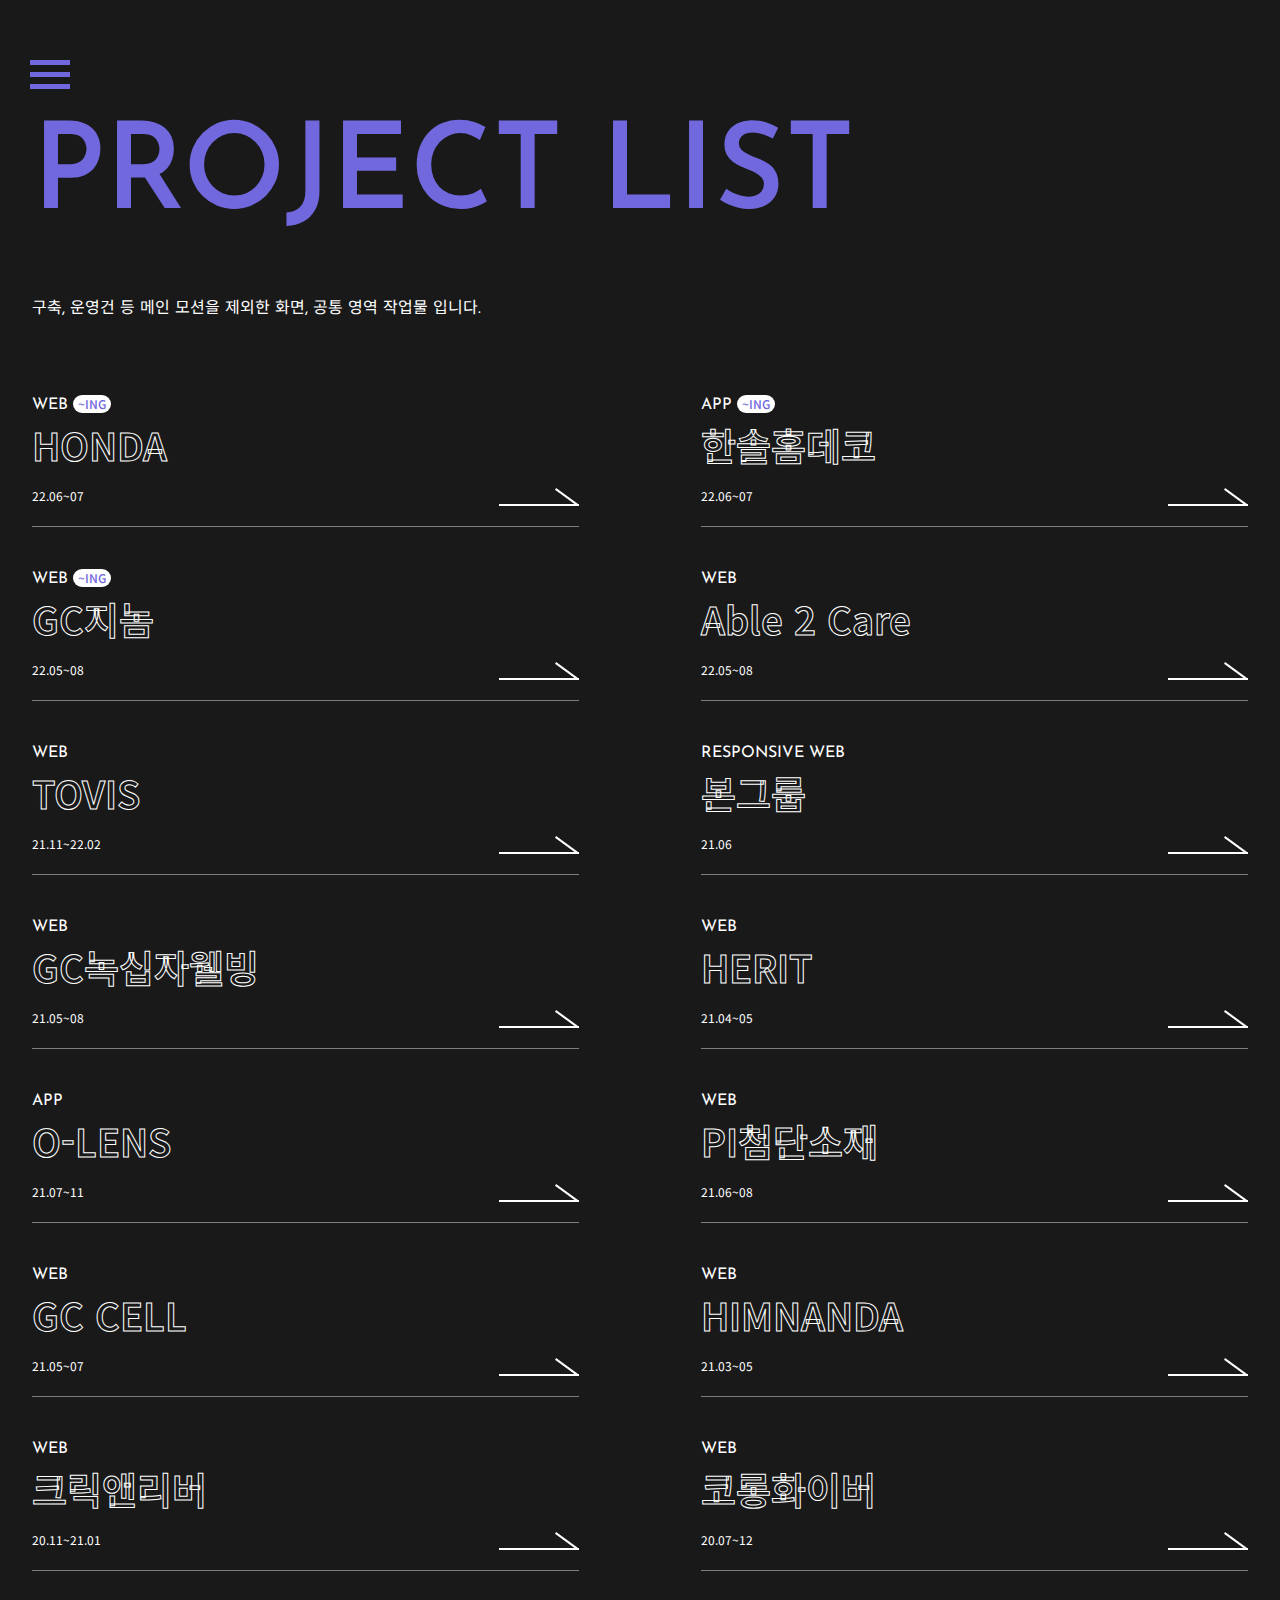
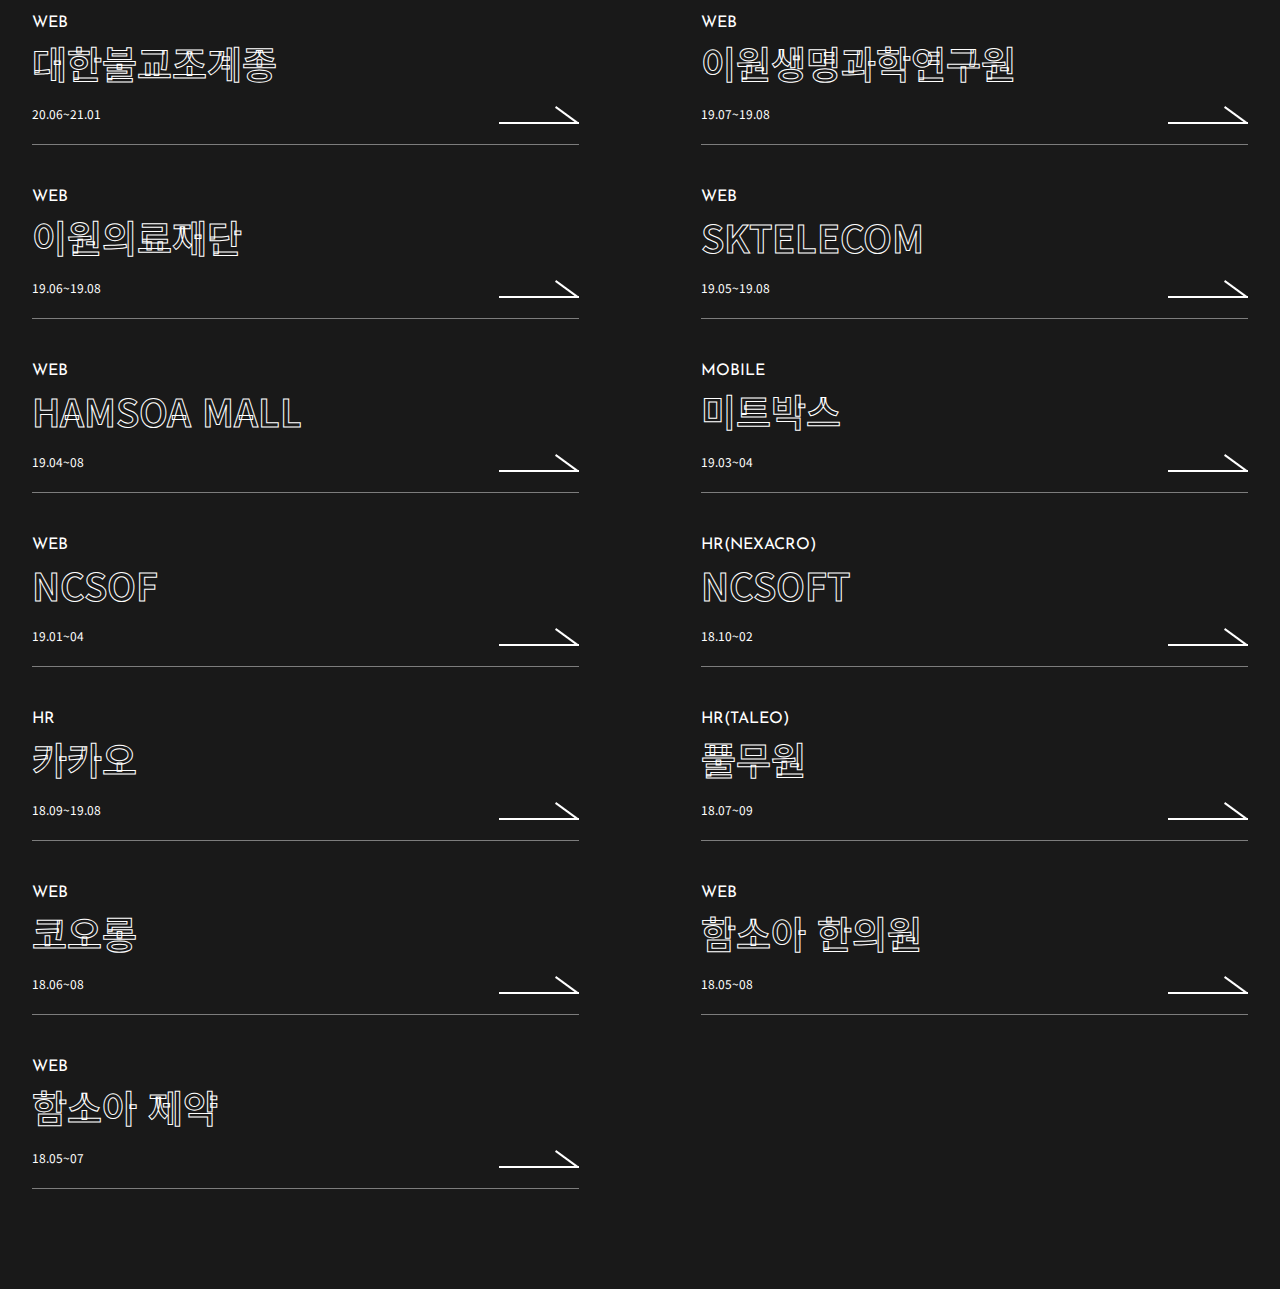
==== commit df534a71: "220922-5 commit" ====
--- a/works.html
+++ b/works.html
@@ -50,7 +50,7 @@
                   </a>
                 </li>
                 <li class="menu__item">
-                  <a href="/index.html#project" class="menu__link">
+                  <a href="works.html" class="menu__link">
                     <span class="num">02</span>
                     <span class="txt fill__txt"><span data-hover="project">project</span></span>
                   </a>
--- a/common/css/style.css
+++ b/common/css/style.css
@@ -1,13 +1,8 @@
 @charset "utf-8";
 @import "reset.css";
-/* @import "font.css"; */
-
 
 @import url('https://fonts.googleapis.com/css2?family=Josefin+Sans:wght@300;400;600;700&display=swap');
 @import url('https://fonts.googleapis.com/css2?family=Josefin+Sans:wght@300;400;600;700&family=Noto+Sans+KR:wght@300;400;500;700&display=swap');
-
-/* @import url('https://fonts.googleapis.com/css2?family=Noto+Sans+KR:wght@300;400;500;700&family=Oswald:wght@300;400;600&display=swap'); */
-
 
 
 :root{
@@ -29,60 +24,53 @@
 
 .nav{display: flex;align-items: center;flex-wrap:nowrap;flex-direction:row;justify-content:center;position:fixed;top:0;left:0;z-index:10;width:100%;height:100%;background-color:var(--base);color:var(--white);transform:translateZ(0) rotate(-90deg);transform-origin: bottom left;transition: all .3s ease-in-out;}
 .nav.show{transform: matrix(1,0,0,1,0,0);}
-
 .btn-clse span{display:block;font-size:0}
 .btn-clse{position:absolute;bottom:60px;right:30px;width:50px;font-size:0}
 .btn-clse span{display:block;height:50px;}
 .btn-clse span:before,.btn-clse span:after{display:block;content:'';position:absolute;top:20px;width:50px;height:5px;background-color:var(--com);transition:top 300ms 350ms ease, transform 300ms 50ms ease;}
 .btn-clse span:before{transform: rotate(45deg);}
 .btn-clse span:after{transform: rotate(-45deg);}
-
 .aside__innner{width:790px}
 .aside__body{}
-.aside__body .menu__item:not(:first-child){margin-top:40px}
+.menu__list{position:relative;z-index:1;}
+.menu__item:not(:first-child){margin-top:40px}
 .menu__link{display:inline-flex;align-items:flex-start;}
 .menu__link .num{width:50px;font-size:24px;font-weight: 600; vertical-align: top;color:var(--white)}
 .menu__link .txt{font-size:100px}
 .menu__link:hover .fill__txt span:before{width:0}
 .aside--object{position:absolute;top:50%;right:10%;width:360px;height:360px;background-color:var(--com);transform: rotate(-45deg);animation: move2 4s ease-in 0.5s infinite;}
 
-
-#main{background-color: #7494ff;}
+#main{background-color:var(--com)}
 .section{position:relative;height:100vh; background-color:var(--base);text-align:center;color:var(--white);transform:scale(1);transition: transform .3s ease}
 .section.scroll{transform: scale(.9)}
 .section__inner{display:inline-block;text-align:left}
 .title--wrap{position:relative;font-size:60px;font-weight:600;line-height:1.3;z-index:1}
-.title--wrap p{word-break: break-all;}
+/* .title--wrap p{word-break: break-all;} */
 /* .title--wrap .title{font-size:60px;font-weight:600;line-height:1.3;} */
 /* .title--wrap .t2{display:block} */
 .title--wrap .outline__txt{font-size:inherit;/*line-height:1*/}
 .outline__txt:hover span:before{width:100%}
-.title--wrap .text{padding-top:40px;font-size:16px;font-weight:400;line-height:1.7;word-break:keep-all;}
+.title--wrap .text{padding-top:40px;font-size:16px;font-weight:400;line-height:1.7;color:var(--white);word-break:keep-all;}
 .section--object{position:absolute;top:50%;right:10%;z-index:0;width:360px;height:360px;background-color:var(--com);transform: rotate(-45deg);animation: move2 4s ease-in 0.5s infinite;}
-
 .fill__txt{display: inline-block; position: relative; z-index: 1; font-size:38px;line-height: normal;color: #fff ;opacity: 1;transition: opacity .3s ease-in-out;}
 .fill__txt span{font-weight:600;color:#fff; -webkit-text-fill-color: transparent; -webkit-text-stroke-color: #fff;-webkit-text-stroke-width:1px; -webkit-text-stroke-color: #7494ff;}
 .fill__txt span:before{overflow:hidden;display:block;content:'';width:100%;position:absolute;left:0;right:0;white-space:nowrap;
 color: #7494ff; -webkit-text-fill-color: #7494ff; -webkit-text-stroke-color: transparent;
 transition: all .5s ease-in-out; content: attr(data-hover);}
-
 .outline__txt{display: inline-block; position: relative; z-index: 1; font-size:38px;line-height: normal;color: #fff ;opacity: 1;transition: opacity .3s ease-in-out;}
 .outline__txt span{font-weight:600;color:#fff;
 -webkit-text-fill-color: transparent; -webkit-text-stroke-color: #fff;-webkit-text-stroke-width:2px;}
 .outline__txt span:before{overflow:hidden;display:block;content:'';width:0;position:absolute;left:0;right:0;white-space:nowrap;
 color: var(--white); -webkit-text-fill-color: var(--white); -webkit-text-stroke-color: transparent;-webkit-text-stroke-width:0;
 transition: all .5s ease-in-out; content: attr(data-hover);}
-
 .section1 .title--wrap .text{transition-delay:3s}
-.section2 .title--wrap{}
 .section2 .title--wrap .text{font-size:24px}
 .section2 .title--wrap .title{font-size:200px}
 .btn-view{display:block;width:80px;height:18px;margin:0;margin-left:auto;background:url(../../images/arr.png);background-size:cover;font-size:0;transition: all .3s;}
 .btn-view:hover{background: url(../../images/arr-on.png)}
-
 .section3 .menu__list{display:flex;margin-top:50px}
 .section3 .menu__list li:not(:first-child){margin-left:30px}
-.contact--info{display:flex;justify-content:center;margin-top:100px}
+.contact--info{display:flex;justify-content:center;position:relative;margin-top:100px}
 .contact--info a{display:block;}
 .contact--info a:not(:first-child){margin-left:30px}
 
@@ -100,7 +88,7 @@
 .work__item{width:45%;margin-top:20px;font-family: 'Noto Sans KR';}
 .work__item:nth-child(-n+2){margin-top:0}
 .work__link{display:block;position:relative;padding:20px 0;border-bottom:1px solid rgba(225,225,225,.5)}
-.work__cate{display:flex;align-items:center;font-family: 'Josefin Sans';text-transform: uppercase;}
+.work__cate{display:flex;align-items:baseline;font-family: 'Josefin Sans';text-transform: uppercase;}
 .work__cate .label{display:inline-block;margin-left:5px;padding:0 5px;border-radius:10px;background-color:rgba(255, 255, 255, 1);font-family: 'Noto Sans KR';font-size:12px;font-weight:500;color:var(--com)}
 .work__text{display:inline-block;position:relative}
 .work__tit{display:block}
@@ -114,7 +102,6 @@
 } 
 .work__link:hover .work__obj .img{display:block}*/
 .work__obj .img{display:none}
-
 .work__link:hover .work__obj::after{-webkit-animation: shine .2s;animation: shine .2s;}
 .work__link:hover .work__obj{display:block;}
 /* .work__obj{overflow:hidden;display:block;position:absolute;top:50%;left:100%;width:180px;height:180px;margin-left:50px;transform:translateY(-50%) rotate(45deg);}
@@ -125,9 +112,43 @@
 .work__obj .img{display:none;position:absolute;top:50%;left:50%;width:100%;height:100%;transform:rotate(-45deg) translate(-50%, -50%);}
 .work__obj:hover .img{display:block;} */
 
+@media screen and (max-width: 1300px) {
+    .work--section{width:100%;padding:0 2rem}
+}
 @media screen and (max-width: 1200px) {
     .section__inner{width:100%;padding:0 2rem}
-}
+    .section2 .section__inner{display:flex;justify-content:center;}
+    .section2 .title--wrap{display:inline-block}
+    .section2 .title--wrap .title{font-size:15vw}
+
+    .section--object{}
+    .work--section{width:100%;padding:0 2rem}
+    .work--section .title--wrap .t1{font-size:2.857rem}
+}
+@media screen and (max-width: 768px) {
+    .btn-menu{top:30px}
+    .btn-clse{top:30px;bottom:auto}
+    .aside__innner{width:100%;}
+    .menu__link .num{width:1.429rem;font-size:0.857rem}
+    .menu__link .txt{font-size:1.714rem}
+    .aside--object{width:12.857rem;height:12.857rem}
+    .title--wrap{font-size:1.714rem;text-align:center;}
+    .title--wrap .text{font-size:0.8rem}
+    .contact--info{margin-top:2.143rem}
+    .title--wrap .outline__txt{padding-top:0.714rem}
+    .section--object{width:12.857rem;height:12.857rem}
+    .section2 .title--wrap .text{text-align:left}
+    .work--section .title--wrap .t1{font-size:1.714rem}
+    .work__item{width:100%}
+    .work__item:nth-child(2){margin-top:20px}
+    .work__cate{font-size:0.857rem}
+    .work__cate .label{font-size:0.714rem}
+    .work__tit{font-size: 1.429rem}
+    .work__txt{font-size:0.714rem}
+    .work__arr{width:50px;background-position:100% 50%;background-size:100% auto;background-repeat:no-repeat}
+    .work__link:hover .work__arr{background-position:100% 50%;background-size:100% auto;background-repeat:no-repeat}
+}
+@media screen and (max-width: 375px) {}
 
 /*motion*/
 .slide-in{opacity: 0;transition: all .5s;transform: translateY(30%);}
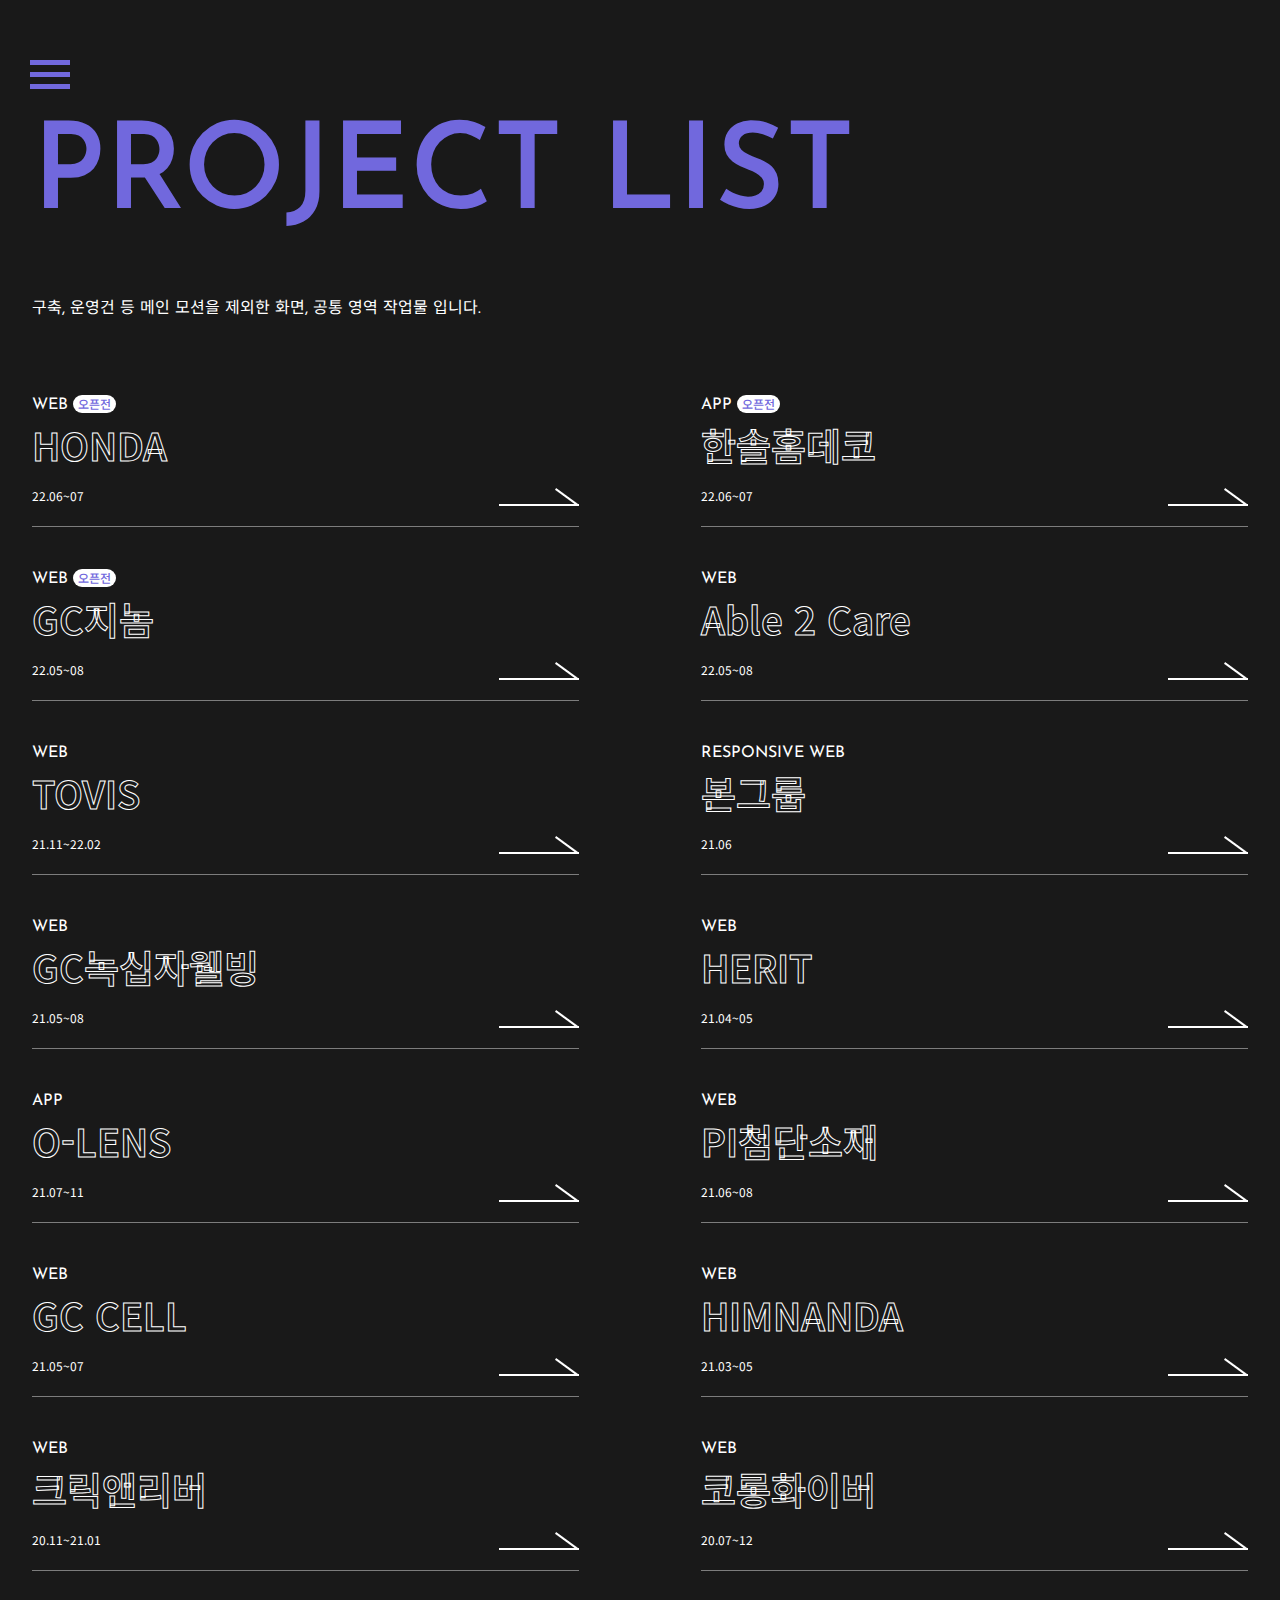
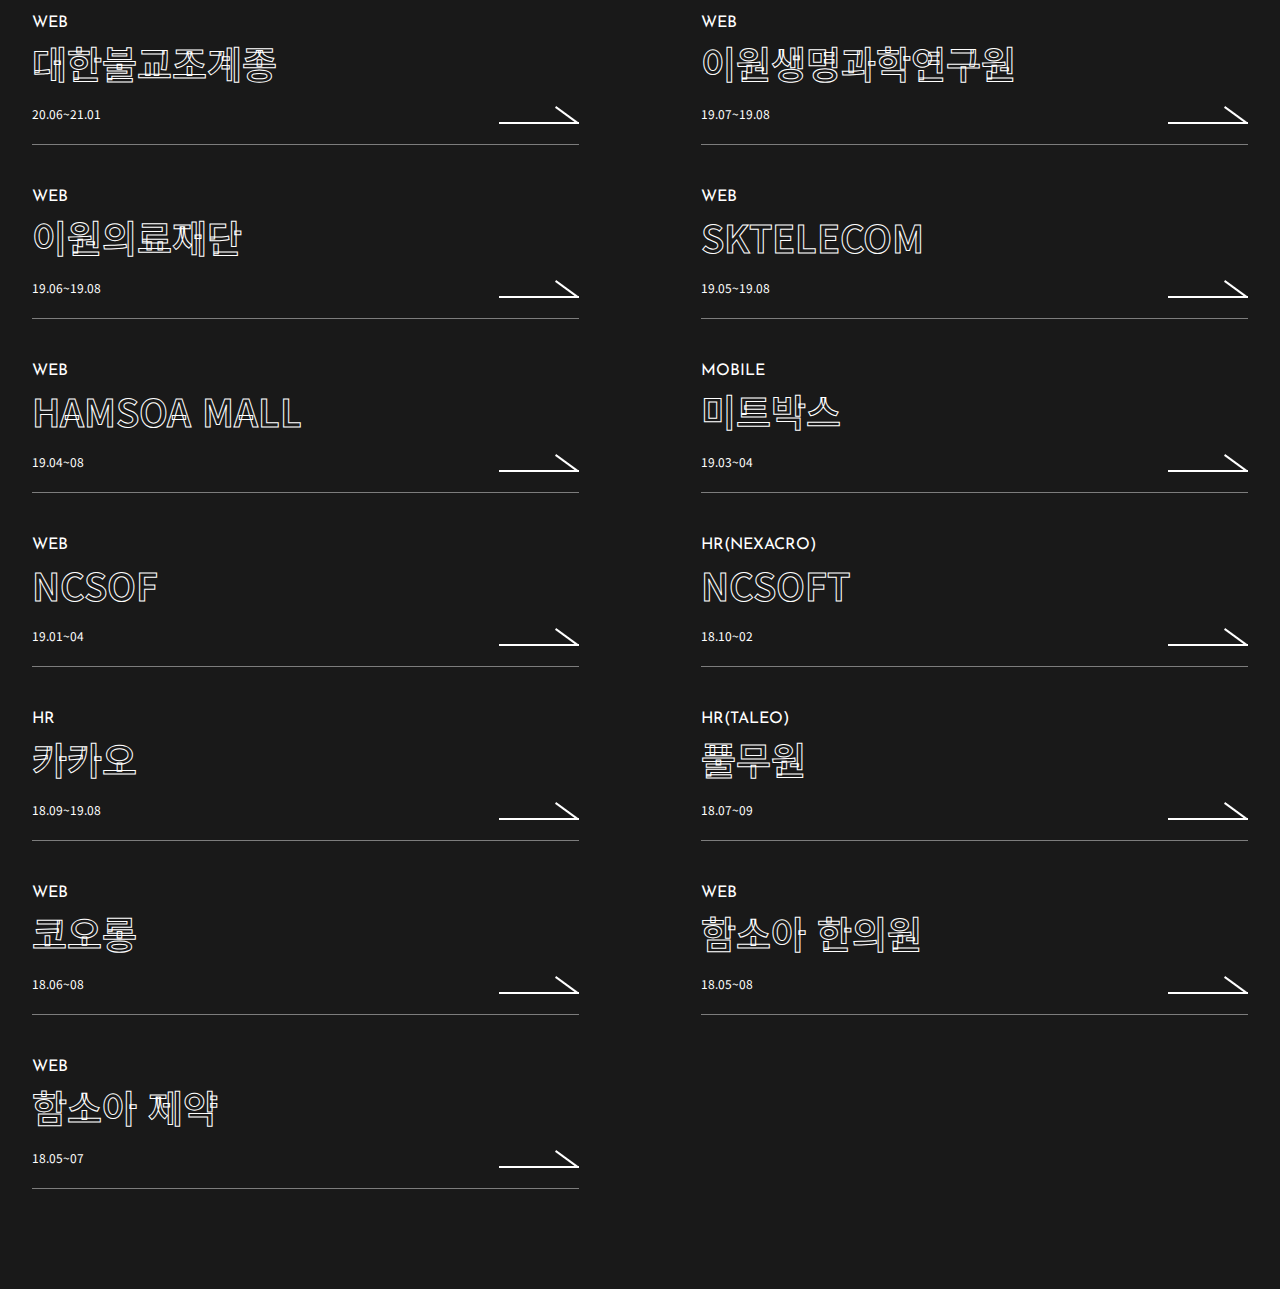
==== commit 1bccafe0: "220923-1 commit" ====
--- a/works.html
+++ b/works.html
@@ -84,7 +84,7 @@
           <li class="work__item">
             <a href="javascript:void(0)" class="work__link"  target="_blank">
               <div class="work__text">
-                <p class="work__cate">WEB<span class="label">~ing</span></p>
+                <p class="work__cate">WEB<span class="label">오픈전</span></p>
                 <p class="work__tit outline__txt"><span data-hover="HONDA">HONDA</span></p>
                 <p class="work__txt">22.06~07</p>
                 <div class="work__obj">
@@ -97,7 +97,7 @@
           <li class="work__item">
             <a href="javascript:void(0)" class="work__link"  target="_blank">
               <div class="work__text">
-                <p class="work__cate">APP<span class="label">~ing</span></p>
+                <p class="work__cate">APP<span class="label">오픈전</span></p>
                 <p class="work__tit outline__txt"><span data-hover="한솔홈데코">한솔홈데코</span></p>
                 <p class="work__txt">22.06~07</p>
                 <div class="work__obj">
@@ -110,7 +110,7 @@
           <li class="work__item">
             <a href="javascript:void(0)" class="work__link"  target="_blank">
               <div class="work__text">
-                <p class="work__cate">WEB<span class="label">~ing</span></p>
+                <p class="work__cate">WEB<span class="label">오픈전</span></p>
                 <p class="work__tit outline__txt"><span data-hover="GC지놈">GC지놈</span></p>
                 <p class="work__txt">22.05~08</p>
                 <div class="work__obj">
--- a/common/css/style.css
+++ b/common/css/style.css
@@ -31,7 +31,6 @@
 .btn-clse span:before{transform: rotate(45deg);}
 .btn-clse span:after{transform: rotate(-45deg);}
 .aside__innner{width:790px}
-.aside__body{}
 .menu__list{position:relative;z-index:1;}
 .menu__item:not(:first-child){margin-top:40px}
 .menu__link{display:inline-flex;align-items:flex-start;}
@@ -44,10 +43,8 @@
 .section{position:relative;height:100vh; background-color:var(--base);text-align:center;color:var(--white);transform:scale(1);transition: transform .3s ease}
 .section.scroll{transform: scale(.9)}
 .section__inner{display:inline-block;text-align:left}
+br.mo{display:none}
 .title--wrap{position:relative;font-size:60px;font-weight:600;line-height:1.3;z-index:1}
-/* .title--wrap p{word-break: break-all;} */
-/* .title--wrap .title{font-size:60px;font-weight:600;line-height:1.3;} */
-/* .title--wrap .t2{display:block} */
 .title--wrap .outline__txt{font-size:inherit;/*line-height:1*/}
 .outline__txt:hover span:before{width:100%}
 .title--wrap .text{padding-top:40px;font-size:16px;font-weight:400;line-height:1.7;color:var(--white);word-break:keep-all;}
@@ -58,12 +55,13 @@
 color: #7494ff; -webkit-text-fill-color: #7494ff; -webkit-text-stroke-color: transparent;
 transition: all .5s ease-in-out; content: attr(data-hover);}
 .outline__txt{display: inline-block; position: relative; z-index: 1; font-size:38px;line-height: normal;color: #fff ;opacity: 1;transition: opacity .3s ease-in-out;}
-.outline__txt span{font-weight:600;color:#fff;
+.outline__txt span{font-weight:600;color:#fff;line-height:1.3;
 -webkit-text-fill-color: transparent; -webkit-text-stroke-color: #fff;-webkit-text-stroke-width:2px;}
 .outline__txt span:before{overflow:hidden;display:block;content:'';width:0;position:absolute;left:0;right:0;white-space:nowrap;
 color: var(--white); -webkit-text-fill-color: var(--white); -webkit-text-stroke-color: transparent;-webkit-text-stroke-width:0;
 transition: all .5s ease-in-out; content: attr(data-hover);}
 .section1 .title--wrap .text{transition-delay:3s}
+
 .section2 .title--wrap .text{font-size:24px}
 .section2 .title--wrap .title{font-size:200px}
 .btn-view{display:block;width:80px;height:18px;margin:0;margin-left:auto;background:url(../../images/arr.png);background-size:cover;font-size:0;transition: all .3s;}
@@ -112,43 +110,6 @@
 .work__obj .img{display:none;position:absolute;top:50%;left:50%;width:100%;height:100%;transform:rotate(-45deg) translate(-50%, -50%);}
 .work__obj:hover .img{display:block;} */
 
-@media screen and (max-width: 1300px) {
-    .work--section{width:100%;padding:0 2rem}
-}
-@media screen and (max-width: 1200px) {
-    .section__inner{width:100%;padding:0 2rem}
-    .section2 .section__inner{display:flex;justify-content:center;}
-    .section2 .title--wrap{display:inline-block}
-    .section2 .title--wrap .title{font-size:15vw}
-
-    .section--object{}
-    .work--section{width:100%;padding:0 2rem}
-    .work--section .title--wrap .t1{font-size:2.857rem}
-}
-@media screen and (max-width: 768px) {
-    .btn-menu{top:30px}
-    .btn-clse{top:30px;bottom:auto}
-    .aside__innner{width:100%;}
-    .menu__link .num{width:1.429rem;font-size:0.857rem}
-    .menu__link .txt{font-size:1.714rem}
-    .aside--object{width:12.857rem;height:12.857rem}
-    .title--wrap{font-size:1.714rem;text-align:center;}
-    .title--wrap .text{font-size:0.8rem}
-    .contact--info{margin-top:2.143rem}
-    .title--wrap .outline__txt{padding-top:0.714rem}
-    .section--object{width:12.857rem;height:12.857rem}
-    .section2 .title--wrap .text{text-align:left}
-    .work--section .title--wrap .t1{font-size:1.714rem}
-    .work__item{width:100%}
-    .work__item:nth-child(2){margin-top:20px}
-    .work__cate{font-size:0.857rem}
-    .work__cate .label{font-size:0.714rem}
-    .work__tit{font-size: 1.429rem}
-    .work__txt{font-size:0.714rem}
-    .work__arr{width:50px;background-position:100% 50%;background-size:100% auto;background-repeat:no-repeat}
-    .work__link:hover .work__arr{background-position:100% 50%;background-size:100% auto;background-repeat:no-repeat}
-}
-@media screen and (max-width: 375px) {}
 
 /*motion*/
 .slide-in{opacity: 0;transition: all .5s;transform: translateY(30%);}
@@ -178,6 +139,53 @@
 .is-motion.is-active{transform: translate3d(0px, 0px, 0px);opacity:1}
 
 
+@media screen and (max-width: 1300px) {
+    .work--section{width:100%;padding:0 2rem}
+}
+@media screen and (max-width: 1200px) {
+    .section__inner{width:100%;padding:0 2rem}
+    .section2 .section__inner{display:flex;justify-content:center;}
+    .section2 .title--wrap{display:inline-block}
+    .section2 .title--wrap .title{font-size:14vw}
+    .work--section{width:100%;padding:0 2rem}
+    .work--section .title--wrap .t1{font-size:2.857rem}
+}
+@media screen and (max-width: 768px) {
+    .btn-menu{top:30px}
+    .btn-clse{top:30px;bottom:auto}
+    .aside__innner{width:100%;}
+    br.mo{display:block}
+    .menu__link .num{width:1.429rem;font-size:0.857rem}
+    .menu__link .txt{font-size:1.714rem}
+    .aside--object{width:12.857rem;height:12.857rem}
+    .title--wrap{font-size:1.714rem;text-align:center;}
+    .title--wrap .text{font-size:0.8rem}
+    .contact--info{margin-top:2.143rem}
+    .title--wrap .outline__txt{padding-top:0.714rem}    
+    .section--object{width:12.857rem;height:12.857rem}
+    .section1 .title--wrap .outline__txt{font-size:1.714rem}
+    .section1 .outline__txt:hover span:before{margin-left:-2px}
+    .section2 .title--wrap .text{text-align:left}
+    .section3 .title--wrap .outline__txt{font-size:24px}
+    .work--section .title--wrap .t1{font-size:1.714rem}
+    .work__item{width:100%}
+    .work__item:nth-child(2){margin-top:20px}
+    .work__cate{font-size:0.857rem}
+    .work__cate .label{font-size:0.714rem}
+    .work__tit{font-size: 1.429rem}
+    .work__txt{font-size:0.714rem}
+    .work__arr{width:50px;background-position:100% 50%;background-size:100% auto;background-repeat:no-repeat}
+    .work__link:hover .work__arr{background-position:100% 50%;background-size:100% auto;background-repeat:no-repeat}
+}
+@media screen and (max-width: 375px) {
+    .section1 .title--wrap .outline__txt{font-size:24px}
+    .section3 .title--wrap .outline__txt{font-size:22px}
+}
+@media screen and (max-width: 320px) {
+    .section1 .title--wrap .outline__txt{font-size:22px}
+    .section3 .title--wrap .outline__txt{font-size:18px}
+}
+
 @keyframes moveUpThenDown {
     0% {
         top: 0;
